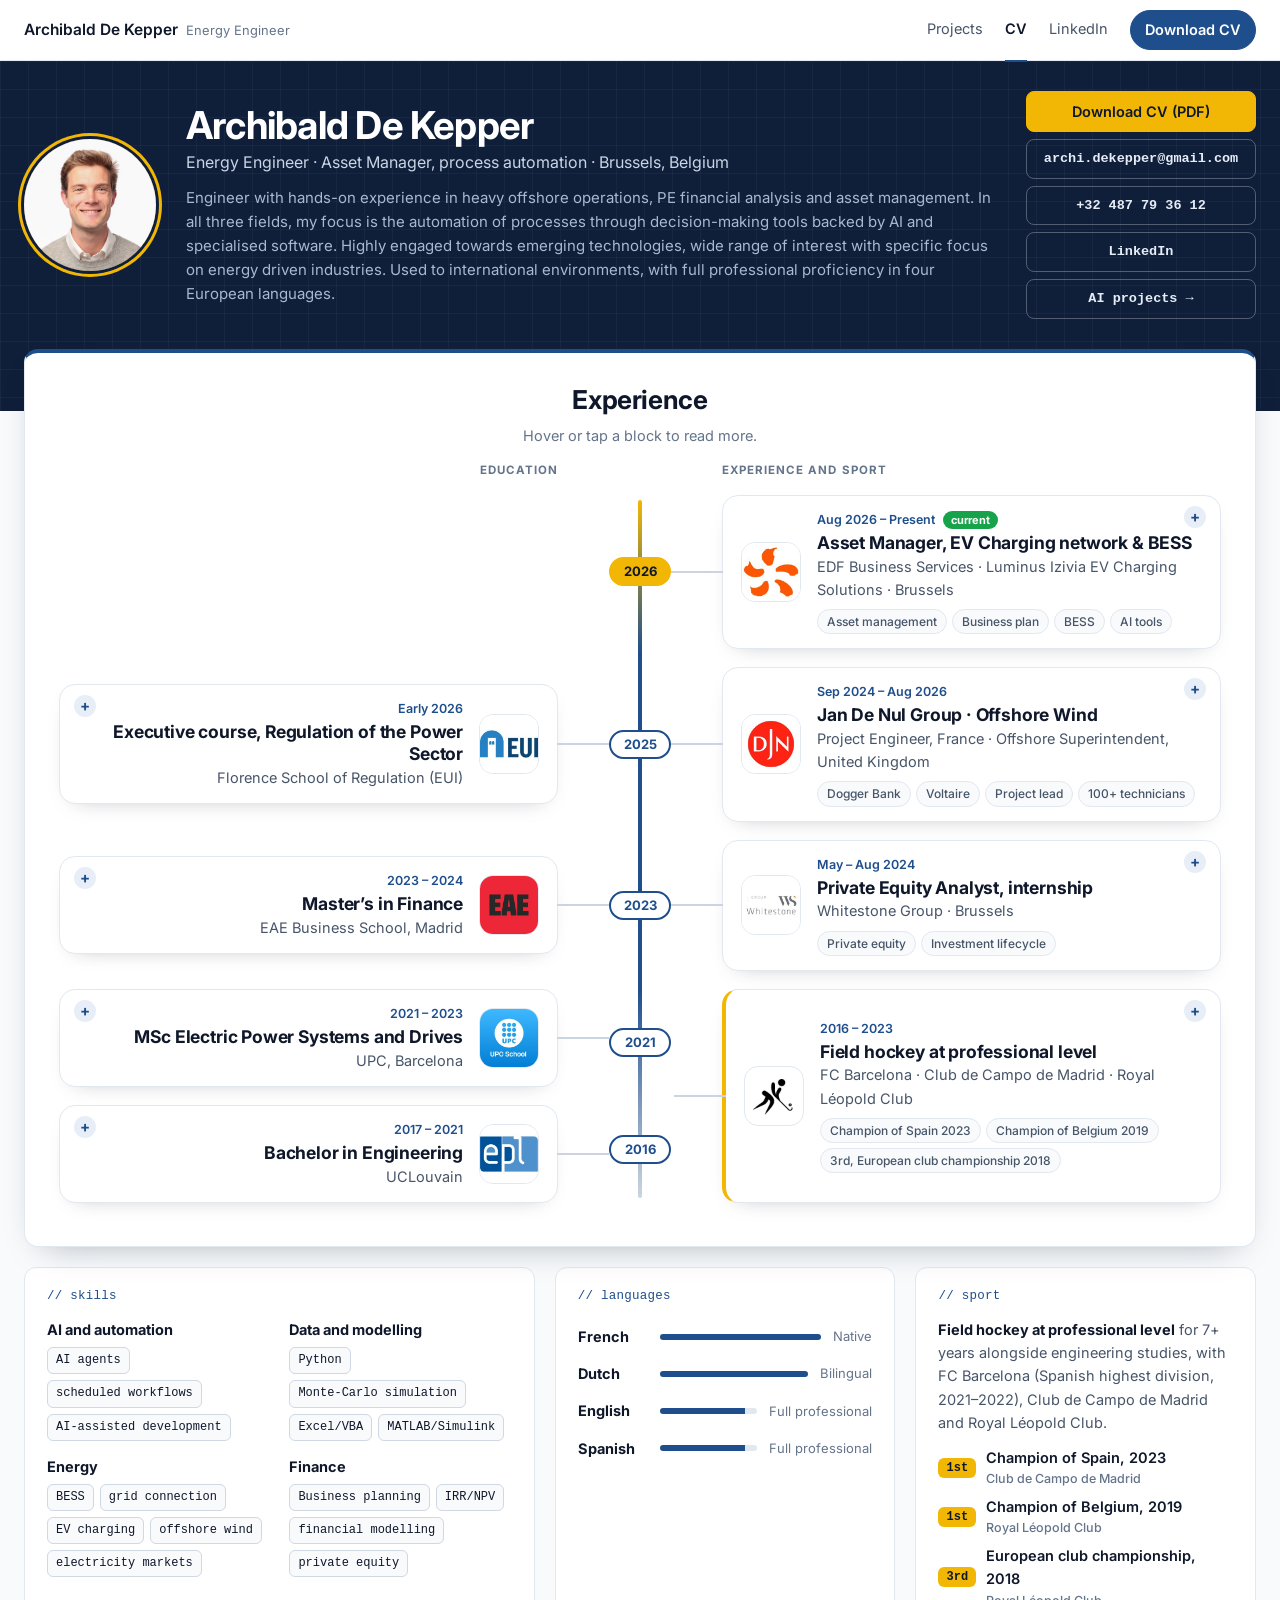
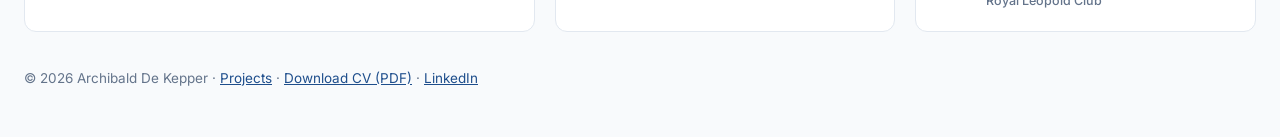
==== cv.html @ ee897dc0 "Publish portfolio site: projects, interactive CV and CV download Co-Authored-By: Claude Fable 5.2 <n" ====
<!DOCTYPE html>
<html lang="en">
<head>
<meta charset="utf-8">
<meta name="robots" content="noindex">
<meta name="viewport" content="width=device-width, initial-scale=1">
<title>Archibald De Kepper · CV</title>
<meta name="description" content="Interactive CV of Archibald De Kepper: energy engineer, asset manager, process automation.">
<link rel="stylesheet" href="style.css">
<noscript><style>.pc-more{position:static!important;opacity:1!important;visibility:visible!important}</style></noscript>
</head>
<body class="wide cv7">
<header class="top"><div class="wrap">
<a class="brand" href="index.html">Archibald De Kepper<small>Energy Engineer</small></a>
<nav class="nav"><a href="index.html">Projects</a><a class="on" href="cv.html">CV</a><a class="li" href="https://www.linkedin.com/in/archibald-de-kepper-683274234" target="_blank" rel="noopener">LinkedIn</a><a class="dl" data-cv href="Archibald_De_Kepper_CV.pdf" download>Download CV</a></nav>
</div></header>
<main>
<section class="cvhero"><div class="wrap">
  <img src="images/me.jpg" alt="Archibald De Kepper">
  <div class="cvh-t">
    
    <h1>Archibald De Kepper</h1>
    <p class="cvh-s">Energy Engineer · Asset Manager, process automation · Brussels, Belgium</p>
    <p class="cvh-p">Engineer with hands-on experience in heavy offshore operations, PE financial analysis and asset management. In all three fields, my focus is the automation of processes through decision-making tools backed by AI and specialised software. Highly engaged towards emerging technologies, wide range of interest with specific focus on energy driven industries. Used to international environments, with full professional proficiency in four European languages.</p>
  </div>
  <div class="cvh-c">
    <a class="cbtn solid" data-cv href="Archibald_De_Kepper_CV.pdf" download>Download CV (PDF)</a>
    <a class="cbtn" href="mailto:archi.dekepper@gmail.com">archi.dekepper@gmail.com</a>
    <a class="cbtn" href="tel:+32487793612">+32 487 79 36 12</a>
    <a class="cbtn" href="https://www.linkedin.com/in/archibald-de-kepper-683274234" target="_blank" rel="noopener">LinkedIn</a>
    <a class="cbtn" href="index.html">AI projects →</a>
  </div>
</div></section>
<div class="wrap">
<section class="path">
  <div class="path-head"><h2>Experience</h2><p>Hover or tap a block to read more.</p></div>
  <div class="path-cols"><span>Education</span><span></span><span>Experience and sport</span></div>
  <ol class="path-l"><li class="prow"><div class="cell l"></div><div class="spine"><span class=yr>2026</span></div><div class="cell r"><article class="pc work rich" tabindex=0 aria-label="Experience: Asset Manager, EV Charging network &amp; BESS"><img src="images/logos/edf.jpg" alt=""><div class="pc-t"><p class="pc-when">Aug 2026 – Present<em class="pc-now">current</em></p><h3>Asset Manager, EV Charging network &amp; BESS</h3><p class="pc-org">EDF Business Services · Luminus Izivia EV Charging Solutions · Brussels</p><div class=pc-tags><span>Asset management</span><span>Business plan</span><span>BESS</span><span>AI tools</span></div></div><div class="pc-more"><ul><li>Asset management of energy infrastructure in a greenfield department, which required building and implementing several asset monitoring and reporting tools.</li><li>Owner of the business plan and of the dimensioning of future sites across the country. Implemented AI-backed Monte-Carlo BESS dimensioning tool increasing project IRR up to 2.4 pts.</li><li>Coordination of 15+ site deployments in parallel: project management, from permit, grid operators, landlords, contractors, internal political challenges of large corporation and subcontractors.</li></ul><a class="d-link" href="index.html">See the AI projects →</a></div></article></div></li><li class="prow"><div class="cell l"><article class="pc edu rich" tabindex=0 aria-label="Education: Executive course, Regulation of the Power Sector"><img src="images/logos/eui.jpg" alt=""><div class="pc-t"><p class="pc-when">Early 2026</p><h3>Executive course, Regulation of the Power Sector</h3><p class="pc-org">Florence School of Regulation (EUI)</p></div><div class="pc-more"><p class="pc-lead" style="margin:0">Electricity market design, energy regulation and power system policy.</p></div></article></div><div class="spine"><span class=yr>2025</span></div><div class="cell r"><article class="pc work rich" tabindex=0 aria-label="Experience: Jan De Nul Group · Offshore Wind"><img src="images/logos/jdn.jpg" alt=""><div class="pc-t"><p class="pc-when">Sep 2024 – Aug 2026</p><h3>Jan De Nul Group · Offshore Wind</h3><p class="pc-org">Project Engineer, France · Offshore Superintendent, United Kingdom</p><div class=pc-tags><span>Dogger Bank</span><span>Voltaire</span><span>Project lead</span><span>100+ technicians</span></div></div><div class="pc-more"><h4>Project Engineer, Offshore Wind<span>Sep 2025 – Aug 2026 · France</span></h4><ul><li>Led the organisation and coordination of the Dieppe–Le Tréport offshore wind turbine installation project from its initial set-up: project structure, processes and documentation.</li><li>Performed a 6 weeks mobilization as project lead on a vessel with high risk and safety responsibilities, planning works for up to 100+ technicians working simultaneously in very time pressured and stressful conditions.</li><li>Coordinated multidisciplinary teams, technical deliverables and planning, interfaced with stakeholders and subcontractors, and supported offshore execution.</li></ul><h4>Offshore Superintendent<span>Sep 2024 – Aug 2025 · United Kingdom</span></h4><ul><li>Operational superintendent on board the installation vessel <i>Voltaire</i> (6 weeks on, 6 weeks off) on the Dogger Bank project, 120km off UK coast, world’s largest offshore wind farm. Living in harsh conditions and working under strict safety regulations.</li><li>Responsible for delivering wind turbine installations and offshore operations, with a focus on operational efficiency, safety and technical precision.</li></ul></div></article></div></li><li class="prow"><div class="cell l"><article class="pc edu rich" tabindex=0 aria-label="Education: Master’s in Finance"><img src="images/logos/eae.jpg" alt=""><div class="pc-t"><p class="pc-when">2023 – 2024</p><h3>Master’s in Finance</h3><p class="pc-org">EAE Business School, Madrid</p></div><div class="pc-more"><p class="pc-lead" style="margin:0">Courses: financial mathematics, variable and fixed income, financial products. Taught in Spanish.</p></div></article></div><div class="spine"><span class=yr>2023</span></div><div class="cell r"><article class="pc work rich" tabindex=0 aria-label="Experience: Private Equity Analyst, internship"><img src="images/logos/whitestone.jpg" alt=""><div class="pc-t"><p class="pc-when">May – Aug 2024</p><h3>Private Equity Analyst, internship</h3><p class="pc-org">Whitestone Group · Brussels</p><div class=pc-tags><span>Private equity</span><span>Investment lifecycle</span></div></div><div class="pc-more"><ul><li>Operated in a small, entrepreneurial investment team, working closely with senior management and gaining direct exposure to the full investment lifecycle and strategic decision-making.</li></ul></div></article></div></li><li class="prow tall"><div class="cell l"><article class="pc edu rich" tabindex=0 aria-label="Education: MSc Electric Power Systems and Drives"><img src="images/logos/upc.jpg" alt=""><div class="pc-t"><p class="pc-when">2021 – 2023</p><h3>MSc Electric Power Systems and Drives</h3><p class="pc-org">UPC, Barcelona</p></div><div class="pc-more"><p class="pc-lead" style="margin:0">Courses: energy markets, power systems, grid integration, energy efficiency. Thesis 18/20: MATLAB model of flywheel storage for households.</p></div></article><article class="pc edu rich" tabindex=0 aria-label="Education: Bachelor in Engineering"><img src="images/logos/epl.jpg" alt=""><div class="pc-t"><p class="pc-when">2017 – 2021</p><h3>Bachelor in Engineering</h3><p class="pc-org">UCLouvain</p></div><div class="pc-more"><p class="pc-lead" style="margin:0">Major electronics, minor mechanics. Courses: electromechanical converters, electrical circuits, thermodynamics, numerical methods.</p></div></article></div><div class="spine"><span class=yr>2021</span><span class=yr>2016</span></div><div class="cell r"><article class="pc sport rich" tabindex=0 aria-label="Sport: Field hockey at professional level"><img src="images/logos/hockey.jpg" alt=""><div class="pc-t"><p class="pc-when">2016 – 2023</p><h3>Field hockey at professional level</h3><p class="pc-org">FC Barcelona · Club de Campo de Madrid · Royal Léopold Club</p><div class=pc-tags><span>Champion of Spain 2023</span><span>Champion of Belgium 2019</span><span>3rd, European club championship 2018</span></div></div><div class="pc-more"><p class="pc-lead">Field hockey at professional level for 7+ years alongside engineering studies.</p><div class="club"><img src="images/logos/fcb.jpg" alt=""><div><b>FC Barcelona</b><span>Spanish highest division (División de Honor), 2021–2022</span></div></div><div class="club"><img src="images/logos/ccvm.jpg" alt=""><div><b>Club de Campo de Madrid</b><span>Champion of Spain, 2023</span></div></div><div class="club"><img src="images/logos/rlc.jpg" alt=""><div><b>Royal Léopold Club (RLC)</b><span>Champion of Belgium, 2019 · 3rd place, European club championship, 2018</span></div></div></div></article></div></li></ol>
</section>
<section class="cvgrid">
  <div class="g-card"><p class="mono">// skills</p><div class="sk7"><div><b>AI and automation</b><span>AI agents</span><span>scheduled workflows</span><span>AI-assisted development</span></div><div><b>Data and modelling</b><span>Python</span><span>Monte-Carlo simulation</span><span>Excel/VBA</span><span>MATLAB/Simulink</span></div><div><b>Energy</b><span>BESS</span><span>grid connection</span><span>EV charging</span><span>offshore wind</span><span>electricity markets</span></div><div><b>Finance</b><span>Business planning</span><span>IRR/NPV</span><span>financial modelling</span><span>private equity</span></div></div></div>
  <div class="g-card"><p class="mono">// languages</p><div class="lg"><b>French</b><i style="--w:100%"></i><span>Native</span></div><div class="lg"><b>Dutch</b><i style="--w:100%"></i><span>Bilingual</span></div><div class="lg"><b>English</b><i style="--w:88%"></i><span>Full professional</span></div><div class="lg"><b>Spanish</b><i style="--w:88%"></i><span>Full professional</span></div></div>
  <div class="g-card"><p class="mono">// sport</p><p class="g-p"><b>Field hockey at professional level</b> for 7+ years alongside engineering studies, with FC Barcelona (Spanish highest division, 2021–2022), Club de Campo de Madrid and Royal Léopold Club.</p>
    <ol class="podium"><li><b>1st</b><span>Champion of Spain, 2023<small>Club de Campo de Madrid</small></span></li><li><b>1st</b><span>Champion of Belgium, 2019<small>Royal Léopold Club</small></span></li><li><b>3rd</b><span>European club championship, 2018<small>Royal Léopold Club</small></span></li></ol></div>
</section>
</div>
</main>
<footer><div class="wrap">© 2026 Archibald De Kepper · <a href="index.html">Projects</a> · <a data-cv href="Archibald_De_Kepper_CV.pdf" download>Download CV (PDF)</a> · <a href="https://www.linkedin.com/in/archibald-de-kepper-683274234" target="_blank" rel="noopener">LinkedIn</a></div></footer>
<script>
{
  const cards = [...document.querySelectorAll('.pc.rich')];
  cards.forEach((c) => {
    c.addEventListener('click', (e) => { if (e.target.closest('a')) return; const was = c.classList.contains('open'); cards.forEach((x) => x.classList.remove('open')); if (!was) c.classList.add('open'); });
    c.addEventListener('keydown', (e) => { if (e.key === 'Enter' || e.key === ' ') { e.preventDefault(); c.click(); } if (e.key === 'Escape') c.classList.remove('open'); });
  });
  document.addEventListener('click', (e) => { if (!e.target.closest('.pc.rich')) cards.forEach((x) => x.classList.remove('open')); });
}
{
  const file = 'Archibald_De_Kepper_CV.pdf';
  const links = document.querySelectorAll('a[data-cv]');
  if (window.claude && typeof window.claude.use === 'function') {
    window.claude.use('downloads').then(async (dl) => {
      if (!dl) return;
      let blob = null;
      try { const r = await fetch(file); if (r.ok) blob = await r.blob(); } catch (e) {}
      if (!blob) return;
      links.forEach((a) => a.addEventListener('click', (e) => { e.preventDefault(); dl.save({ filename: file, data: blob }).catch(() => {}); }));
    }).catch(() => {});
  }
}
</script>
</body>
</html>
---- style.css ----
/* VOICE: sober, consulting-grade engineering portfolio
   IDEA: a technical project dossier: summary first, appendices on demand
   PICTURE: one data visual per project
   COLOUR and TYPE: white, slate ink, one deep blue accent, amber for energy highlights; Inter
   LAYOUT: compact header, project index, three project sections, plain CV sheet */
@import url('https://fonts.googleapis.com/css2?family=Inter:wght@400;500;600;700&display=swap');
:root{--ink:#0f172a;--ink-2:#475569;--ink-3:#64748b;--line:#e2e8f0;--bg:#ffffff;--bg-2:#f8fafc;--accent:#1e4e8c;--accent-2:#e8eef7;--amber:#f2b705;--max:1080px}
*{box-sizing:border-box;min-width:0}
html{scroll-behavior:smooth;scroll-padding-top:76px}
body{margin:0;font:16.5px/1.6 Inter,-apple-system,BlinkMacSystemFont,"Segoe UI",Roboto,Arial,sans-serif;color:var(--ink);background:var(--bg);-webkit-font-smoothing:antialiased;overflow-x:clip}
a{color:var(--accent)}
.wrap{max-width:var(--max);margin:0 auto;padding:0 28px}
svg{max-width:100%}

/* header */
.top{position:sticky;top:0;z-index:20;background:rgba(255,255,255,.94);backdrop-filter:blur(8px);border-bottom:1px solid var(--line)}
.top .wrap{display:flex;align-items:center;justify-content:space-between;height:60px;gap:16px}
.brand{font-weight:600;text-decoration:none;color:var(--ink);font-size:15.5px;white-space:nowrap}
.brand small{color:var(--ink-3);font-weight:400;margin-left:8px}
.nav{display:flex;gap:22px;font-size:14.5px}
.nav a{color:var(--ink-2);text-decoration:none;padding:19px 0;border-bottom:2px solid transparent}
.nav a:hover{color:var(--ink)}
.nav a.on{color:var(--ink);border-bottom-color:var(--accent);font-weight:600}

/* intro */
.intro{padding:56px 0 36px;border-bottom:1px solid var(--line)}
.who{display:flex;align-items:center;gap:14px;margin-bottom:22px}
.who img{width:64px;height:64px;border-radius:50%;object-fit:cover;flex:none}
.who b{display:block;font-size:16px}
.who span{color:var(--ink-3);font-size:14.5px}
h1{font-size:clamp(30px,4.2vw,44px);line-height:1.1;letter-spacing:-.02em;margin:0 0 14px;font-weight:700;text-wrap:balance;max-width:22ch}
.lead{font-size:18px;color:var(--ink-2);margin:0;max-width:68ch}

/* project index */
.index{display:grid;grid-template-columns:repeat(3,minmax(0,1fr));border-bottom:1px solid var(--line)}
.index a{display:block;padding:22px 24px 22px 0;text-decoration:none;color:var(--ink)}
.index a+a{padding-left:24px;border-left:1px solid var(--line)}
.index small{display:block;color:var(--ink-3);font-size:13px;margin-bottom:4px}
.index b{display:block;font-size:15.5px;line-height:1.35;margin-bottom:4px}
.index span{font-size:14px;color:var(--ink-2)}
.index a:hover b{color:var(--accent)}

/* project */
.project{padding:56px 0 48px;border-bottom:1px solid var(--line)}
.p-label{font-size:13px;color:var(--accent);font-weight:600;margin:0 0 6px}
.project h2{font-size:clamp(24px,3vw,32px);line-height:1.15;letter-spacing:-.015em;margin:0 0 10px;text-wrap:balance}
.project .what{margin:0;color:var(--ink-2);font-size:17.5px;max-width:72ch}
.visual{margin:28px 0 12px}
.visual svg{width:100%;height:auto;display:block;border:1px solid var(--line);border-radius:6px}
.visual figcaption{font-size:13px;color:var(--ink-3);margin-top:8px}
.kpis{display:grid;grid-template-columns:repeat(3,minmax(0,1fr));border-top:1px solid var(--line);border-bottom:1px solid var(--line);margin:22px 0 26px}
.kpi{padding:16px 20px 16px 0}
.kpi+.kpi{padding-left:20px;border-left:1px solid var(--line)}
.kpi b{display:block;font-size:21px;letter-spacing:-.01em;line-height:1.25}
.kpi span{font-size:13.5px;color:var(--ink-2)}
.stack-note{font-size:14px;color:var(--ink-2);margin:0 0 6px}
.stack-note b{color:var(--ink)}

/* appendices */
.appx-title{font-size:13px;font-weight:600;color:var(--ink-3);margin:0 0 4px}
details.more{border-top:1px solid var(--line)}
details.more:last-of-type{border-bottom:1px solid var(--line)}
details.more>summary{list-style:none;cursor:pointer;padding:15px 0;display:flex;align-items:baseline;gap:14px}
details.more>summary::-webkit-details-marker{display:none}
details.more>summary .t{font-weight:600;font-size:16px}
details.more>summary .s{color:var(--ink-3);font-size:14px}
details.more>summary::after{content:"+";margin-left:auto;font-size:20px;color:var(--accent);line-height:1;flex:none}
details.more[open]>summary::after{content:"−"}
details.more>summary:hover .t{color:var(--accent)}
details.more>summary:focus-visible{outline:2px solid var(--accent);outline-offset:2px}
.body{padding:4px 0 26px;max-width:1000px}
.body p{margin:0 0 12px}
.body h4{margin:22px 0 8px;font-size:15px}
.body ul,.body ol{margin:0 0 12px;padding-left:20px}
.body li{margin-bottom:6px}
.body svg{width:100%;height:auto;display:block;margin:12px 0 6px;border:1px solid var(--line);border-radius:6px}
.cap{font-size:13px;color:var(--ink-3);margin:0 0 14px}
.formula{font-family:"SFMono-Regular",Menlo,Consolas,monospace;background:var(--bg-2);border:1px solid var(--line);border-left:3px solid var(--accent);border-radius:4px;padding:12px 16px;margin:10px 0 14px;font-size:14.5px;line-height:1.75;overflow-x:auto;color:var(--ink)}
.formula em{color:var(--accent);font-style:normal;font-weight:600}
.formula .c{color:var(--ink-3)}
.two{display:grid;grid-template-columns:repeat(2,minmax(0,1fr));gap:14px}
.box{border:1px solid var(--line);border-radius:6px;padding:13px 15px;font-size:15px;background:#fff}
.box b{display:block;font-size:14px;color:var(--ink);margin-bottom:3px}

/* flow diagram */
.flow{display:flex;align-items:stretch;margin:10px 0 8px}
.flow .node{flex:1;border:1px solid var(--line);border-radius:6px;padding:11px 12px;font-size:13.5px;line-height:1.45;background:#fff;color:var(--ink-2)}
.flow .node b{display:block;font-size:14px;color:var(--ink);margin-bottom:3px}
.flow .node.src{border-top:3px solid #94a3b8}
.flow .node.ai{border-top:3px solid var(--accent)}
.flow .node.out{border-top:3px solid var(--amber)}
.flow .ar{flex:none;width:24px;display:grid;place-items:center;color:var(--ink-3)}
.flow .ar::before{content:"→"}
.legend{display:flex;flex-wrap:wrap;gap:16px;font-size:12.5px;color:var(--ink-3);margin:6px 0 4px}
.legend span::before{content:"";display:inline-block;width:14px;height:3px;margin-right:6px;vertical-align:3px;background:var(--c)}

.takeaway{margin:22px 0 0;padding:2px 0 2px 16px;border-left:3px solid var(--amber);color:var(--ink-2);font-size:15.5px}
.takeaway b{color:var(--ink)}

/* CV sheet */
.sheet{max-width:820px;padding:48px 0 32px}
.sheet h1{font-size:32px;margin:0 0 4px;max-width:none}
.sheet .role{color:var(--ink-2);margin:0 0 6px}
.sheet .contact{font-size:14.5px;color:var(--ink-3);margin:0 0 28px}
.sheet h2{font-size:13px;font-weight:600;color:var(--accent);border-bottom:1px solid var(--line);padding-bottom:6px;margin:30px 0 14px}
.entry{display:grid;grid-template-columns:150px minmax(0,1fr);gap:4px 20px;margin-bottom:16px}
.entry .when{font-size:14px;color:var(--ink-3);padding-top:1px}
.entry h3{font-size:16px;margin:0;line-height:1.35}
.entry .org{font-size:14.5px;color:var(--ink-2)}
.entry ul{margin:6px 0 0;padding-left:18px;font-size:15px}
.entry li{margin-bottom:3px}
.entry p{margin:4px 0 0;font-size:15px}
.cv-actions{display:flex;gap:16px;font-size:14.5px;margin-bottom:8px}

footer{padding:28px 0 48px;color:var(--ink-3);font-size:13.5px}

@media(max-width:760px){
  body{font-size:16px}
  .wrap{padding:0 18px}
  .brand small{display:none}
  .intro{padding:36px 0 26px}
  .index,.kpis,.two{grid-template-columns:minmax(0,1fr)}
  .index a,.index a+a{padding:16px 0;border-left:0;border-top:1px solid var(--line)}
  .kpi,.kpi+.kpi{padding:12px 0;border-left:0}
  .kpi+.kpi{border-top:1px solid var(--line)}
  .flow{flex-direction:column}
  .flow .ar{width:auto;height:20px}
  .flow .ar::before{content:"↓"}
  .project{padding:40px 0 36px}
  details.more>summary{flex-wrap:wrap;gap:2px 10px}
  details.more>summary .s{order:3;width:100%}
  .entry{grid-template-columns:minmax(0,1fr)}
}
@media print{.top,.cv-actions,footer{display:none}body{font-size:12.5px}.sheet{padding:0}}
@media(prefers-reduced-motion:reduce){html{scroll-behavior:auto}}

/* ===== v3: hero band, project cards, LinkedIn-style CV ===== */
.band-hero{background:#0f1f3a;color:#fff;padding:52px 0 96px}
.band-hero .who img{box-shadow:0 0 0 3px rgba(255,255,255,.18)}
.band-hero .who b{color:#fff}.band-hero .who span{color:#a9b8cf}
.band-hero h1{color:#fff}
.band-hero .lead{color:#c9d4e4}
.band-hero .facts{display:flex;flex-wrap:wrap;gap:28px;margin-top:26px;font-size:14px;color:#a9b8cf}
.band-hero .facts b{display:block;color:#fff;font-size:20px;font-weight:600}
.cards{display:grid;grid-template-columns:repeat(3,minmax(0,1fr));gap:16px;margin-top:-64px;position:relative}
.cards a{display:block;background:#fff;border:1px solid var(--line);border-top:3px solid var(--accent);border-radius:8px;padding:20px 20px 18px;text-decoration:none;color:var(--ink);box-shadow:0 10px 30px -18px rgba(15,23,42,.35);transition:transform .15s,box-shadow .15s}
.cards a:hover{transform:translateY(-2px);box-shadow:0 16px 34px -18px rgba(15,23,42,.45)}
.cards small{display:block;color:var(--accent);font-size:12.5px;font-weight:600;margin-bottom:6px}
.cards b{display:block;font-size:16px;line-height:1.35;margin-bottom:6px}
.cards span{font-size:14px;color:var(--ink-2)}
.cards em{display:block;font-style:normal;font-size:13px;color:var(--accent);margin-top:12px;font-weight:600}
.pband{padding:64px 0}
.pband.alt{background:var(--bg-2);border-top:1px solid var(--line);border-bottom:1px solid var(--line)}
.pband .project{padding:0;border:0}
.p-head{display:grid;grid-template-columns:minmax(0,1fr);gap:4px;margin-bottom:24px}
.cap3{display:grid;grid-template-columns:repeat(3,minmax(0,1fr));gap:16px;margin:24px 0 8px}
.cap3 div{background:#fff;border:1px solid var(--line);border-radius:8px;padding:16px 18px;font-size:15px;color:var(--ink-2)}
.cap3 b{display:block;color:var(--ink);font-size:13px;font-weight:600;margin-bottom:6px;padding-bottom:6px;border-bottom:2px solid var(--accent);width:max-content}
.pband .visual svg{box-shadow:0 12px 32px -22px rgba(15,23,42,.4)}
.pband.alt details.more>summary,.pband.alt .body{background:transparent}
.pband .kpis{background:#fff;border:1px solid var(--line);border-radius:8px;padding:0 20px}
.pband .kpi:first-child{padding-left:0}

/* LinkedIn-style CV */
.cvwrap{display:grid;grid-template-columns:minmax(0,1fr) 300px;gap:20px;padding:28px 0 20px;align-items:start}
.card{background:#fff;border:1px solid var(--line);border-radius:10px;padding:22px 24px;margin-bottom:16px}
.card h2{font-size:19px;margin:0 0 14px;font-weight:600}
.profile{padding:0;overflow:hidden}
.cover{height:120px;background:linear-gradient(120deg,#0f1f3a 0%,#1e4e8c 60%,#2f6fb8 100%)}
.pmain{padding:0 24px 22px}
.pmain img.ph{width:132px;height:132px;border-radius:50%;object-fit:cover;border:4px solid #fff;margin-top:-66px;display:block;background:#fff}
.pmain h1{font-size:26px;margin:12px 0 2px;max-width:none}
.pmain .hl{font-size:16px;color:var(--ink);margin:0 0 4px}
.pmain .loc{font-size:14px;color:var(--ink-3);margin:0 0 14px}
.pbtns{display:flex;flex-wrap:wrap;gap:8px}
.pbtn{display:inline-block;padding:7px 16px;border-radius:999px;font-size:14.5px;font-weight:600;text-decoration:none;border:1px solid var(--accent);color:var(--accent)}
.pbtn.solid{background:var(--accent);color:#fff}
.org-row{display:grid;grid-template-columns:52px minmax(0,1fr);gap:14px;padding:14px 0;border-top:1px solid var(--line)}
.card h2+.org-row{border-top:0;padding-top:0}
.logo{width:52px;height:52px;border-radius:6px;display:grid;place-items:center;font-weight:700;font-size:14px;color:#fff;letter-spacing:.02em;position:relative;overflow:hidden}
.logo img{position:absolute;inset:0;width:100%;height:100%;object-fit:contain;background:#fff}
.org-row h3{margin:0;font-size:16px;line-height:1.35}
.org-row .sub{font-size:14.5px;color:var(--ink)}
.org-row .meta{font-size:14px;color:var(--ink-3)}
.org-row p{margin:8px 0 0;font-size:15px;color:var(--ink-2)}
.org-row ul{margin:8px 0 0;padding-left:18px;font-size:15px;color:var(--ink-2)}
.roles{margin-top:4px}
.role{position:relative;padding:10px 0 4px 20px}
.role::before{content:"";position:absolute;left:4px;top:18px;bottom:-6px;width:2px;background:var(--line)}
.role:last-child::before{display:none}
.role::after{content:"";position:absolute;left:0;top:14px;width:10px;height:10px;border-radius:50%;background:#cbd5e1}
.side h3{font-size:14.5px;margin:0 0 2px}
.side p{margin:0 0 12px;font-size:14.5px;color:var(--ink-2)}
.side a{word-break:break-all}
.pill-list{display:flex;flex-wrap:wrap;gap:6px;margin:4px 0 12px}
.pill-list span{font-size:13.5px;padding:4px 10px;border-radius:999px;background:var(--accent-2);color:var(--ink)}
.lang{display:flex;justify-content:space-between;gap:10px;font-size:14.5px;padding:6px 0;border-top:1px solid var(--line)}
.lang:first-of-type{border-top:0}
.lang span{color:var(--ink-3);text-align:right}

@media(max-width:860px){
  .cards,.cap3,.cvwrap{grid-template-columns:minmax(0,1fr)}
  .cards{margin-top:-48px}
  .band-hero{padding:36px 0 76px}
  .pband{padding:44px 0}
  .pband .kpis{padding:0 16px}
}
@media print{.cover,.pbtns{display:none}.pmain img.ph{margin-top:0}.card{border:0;padding:0 0 8px}.cvwrap{grid-template-columns:minmax(0,1fr) 220px}}
/* model structure */
.model{display:grid;grid-template-columns:minmax(0,1fr) 28px minmax(0,1.15fr) 28px minmax(0,1fr) 28px minmax(0,.8fr);align-items:stretch;margin:22px 0 10px}
.model .col{background:#fff;border:1px solid var(--line);border-radius:8px;padding:14px 16px}
.model .col h4{margin:0 0 8px;font-size:12.5px;font-weight:600;color:var(--ink-3)}
.model .col ul{margin:0;padding:0;list-style:none;font-size:14px}
.model .col li{padding:5px 0;border-top:1px solid var(--line)}
.model .col li:first-child{border-top:0}
.model .col.in{border-top:3px solid #94a3b8}
.model .col.eng{border-top:3px solid var(--accent);background:var(--accent-2)}
.model .col.eng li{border-color:#d3deee}
.model .col.out{border-top:3px solid var(--amber)}
.model .col.bp{border-top:3px solid var(--ink);background:var(--ink);color:#fff}
.model .col.bp h4{color:#a9b8cf}
.model .col.bp b{display:block;font-size:22px;margin-top:4px}
.model .col.bp p{margin:6px 0 0;font-size:13.5px;color:#c9d4e4}
.model .arr{display:grid;place-items:center;color:var(--ink-3);font-size:18px}
.model .arr::before{content:"→"}
.model .eng .mc{margin-top:10px;font-size:12.5px;color:var(--accent);font-weight:600}
.confid{margin-top:18px;font-size:13px;color:#e7c55a;letter-spacing:.01em}
@media(max-width:860px){.model{grid-template-columns:minmax(0,1fr)}.model .arr{height:26px}.model .arr::before{content:"↓"}}
.model+.stack-note{margin-top:14px}
.blocks{margin:24px 0 10px}
.blocks .scroller{overflow-x:auto;border:1px solid var(--line);border-radius:6px;background:#fff}
.blocks svg{display:block;width:100%;min-width:var(--minw,980px);height:auto}
.blocks figcaption{font-size:13px;color:var(--ink-3);margin-top:8px}
/* CV download */
.nav{align-items:center}
.nav a.dl{padding:7px 14px;border:1px solid var(--accent);border-radius:999px;color:#fff;background:var(--accent);font-weight:600;white-space:nowrap}
.nav a.dl:hover{color:#fff;opacity:.9}
.brand{overflow:hidden;text-overflow:ellipsis}
@media(max-width:760px){.top .wrap{gap:10px}.brand{font-size:14.5px}.nav{gap:12px;font-size:14px}.nav a.li{display:none}.nav a.dl{padding:6px 10px;font-size:0}.nav a.dl::after{content:"CV (PDF)";font-size:12.5px}}
@media(max-width:380px){.brand{font-size:13.5px}.nav{gap:9px}.nav a.dl{padding:6px 8px}}
/* what went wrong / what I changed */
.ww{display:grid;grid-template-columns:repeat(2,minmax(0,1fr));border:1px solid var(--line);border-radius:6px;overflow:hidden;margin-bottom:10px;font-size:15px;background:#fff}
.ww>div{padding:12px 15px}
.ww>div+div{border-left:1px solid var(--line);background:#f4f9f6}
.ww b{display:block;font-size:12.5px;font-weight:600;margin-bottom:3px}
.ww>div:first-child b{color:#b42318}
.ww>div+div b{color:#0f7a5c}
.confid{color:#c9d4e4;max-width:78ch}
@media(max-width:760px){.ww{grid-template-columns:minmax(0,1fr)}.ww>div+div{border-left:0;border-top:1px solid var(--line)}}

/* ===== v6: wide desktop layout, project blocks, click-to-open panels ===== */
[hidden]{display:none!important}
body.wide{--max:1400px}
body.wide .wrap{padding:0 36px}
.hero6{background:#0f1f3a;color:#fff;padding:20px 0 80px}
.hero6 .wrap{display:flex;gap:22px;align-items:center}
.hero6 img{width:76px;height:76px;border-radius:50%;object-fit:cover;flex:none;box-shadow:0 0 0 3px rgba(255,255,255,.18)}
.hero6 .eyebrow{font-size:14px;color:#a9b8cf;margin:0 0 4px}
.hero6 .eyebrow b{color:#fff;font-weight:600}
.hero6 h1{color:#fff;font-size:clamp(26px,2.5vw,36px);margin:0 0 6px;max-width:none}
.hero6 .lead{color:#c9d4e4;font-size:16.5px;margin:0;max-width:none}
.hero6 .confid{margin:8px 0 0;font-size:12.5px;color:#8fa1bd;max-width:none}

.pgrid{display:grid;grid-template-columns:repeat(3,minmax(0,1fr));column-gap:20px;row-gap:0;margin-top:-62px;position:relative;align-items:stretch}
.pcard{display:flex;flex-direction:column;position:relative;background:#fff;border:1px solid var(--line);border-top:4px solid var(--accent);border-radius:12px;padding:18px 20px 18px;box-shadow:0 14px 34px -20px rgba(15,23,42,.4);cursor:pointer;transition:transform .15s,box-shadow .15s}
.pcard:hover{transform:translateY(-3px);box-shadow:0 22px 42px -22px rgba(15,23,42,.5)}
.pcard.on{transform:none;box-shadow:0 0 0 2px var(--accent),0 22px 42px -22px rgba(15,23,42,.5)}
.pcard>header small{display:block;color:var(--accent);font-size:12.5px;font-weight:600;margin-bottom:3px}
.pcard h2{font-size:19px;line-height:1.25;margin:0 0 4px;letter-spacing:-.01em}
.pcard .desc{margin:0 0 11px;color:var(--ink-2);font-size:14.5px;line-height:1.45;min-height:2.9em}

.smap{display:grid;grid-template-columns:minmax(0,1fr);flex:1;align-content:start}
.sm-l{display:block;font-size:10.5px;font-weight:700;letter-spacing:.08em;text-transform:uppercase;color:var(--ink-3);margin-bottom:6px}
.smap ul{list-style:none;margin:0;padding:0;display:flex;flex-wrap:wrap;gap:6px}
.smap ul li{font-size:12.5px;font-weight:600;line-height:1.3;color:var(--ink);border-radius:6px;padding:3px 8px}
.sm-in li{background:var(--bg-2);border:1px solid #d5dce6;border-left:3px solid #94a3b8}
.sm-out li{background:#fdf6e0;border:1px solid #f0d98c}
.sm-ar{height:20px;display:grid;place-items:center;color:#64748b;font-size:15px;line-height:1}
.sm-ar::before{content:"↓"}
.sm-tool{background:var(--accent);border-radius:12px;padding:10px;color:#fff}
.sm-tool>b{display:block;text-align:center;font-size:13px;font-weight:700;margin:0 0 8px}
.sm-tool ol{list-style:none;margin:0;padding:0;display:grid;gap:5px}
.sm-tool li{display:flex;gap:10px;align-items:center;background:#f8fafc;border-radius:8px;padding:5px 10px;color:var(--ink)}
.sm-tool i{flex:none;width:24px;height:24px;border-radius:50%;background:var(--amber);font-style:normal;font-weight:700;font-size:12.5px;display:grid;place-items:center}
.sm-tool li b{display:block;font-size:13.5px;line-height:1.25}
.sm-tool li span{display:block;font-size:11.5px;line-height:1.3;color:var(--ink-3)}
.sm-hi{background:var(--amber);border-radius:8px;padding:7px 12px;display:flex;align-items:baseline;justify-content:space-between;gap:10px;margin-bottom:6px;color:var(--ink)}
.sm-hi small{font-size:12.5px;font-weight:600}
.sm-hi b{font-size:18px;letter-spacing:-.01em;white-space:nowrap}
.sm-bar{display:block;margin-top:8px;background:var(--ink);color:#fff;border-radius:8px;padding:7px 12px;font-size:12.5px;font-weight:600;text-align:center}
.sm-bar::before{content:"→ "}
.pcard .open{margin-top:12px;display:flex;justify-content:space-between;align-items:center;gap:10px;width:100%;border:1px solid var(--accent);background:#fff;color:var(--accent);font:600 14px/1.2 Inter,Arial,sans-serif;border-radius:999px;padding:10px 16px;cursor:pointer;transition:background .15s,color .15s}
.pcard:hover .open,.pcard.on .open{background:var(--accent);color:#fff}
.pcard .open:focus-visible,.pill:focus-visible,.panel button:focus-visible{outline:2px solid var(--accent);outline-offset:2px}
.pcard .open .ic{width:9px;height:9px;border-right:2px solid currentColor;border-bottom:2px solid currentColor;transform:rotate(45deg) translate(-2px,-2px);transition:transform .2s;flex:none}
.pcard.on .open .ic{transform:rotate(225deg) translate(-2px,-2px)}
@media(min-width:1024px){
  .pcard{display:grid;grid-template-rows:subgrid;grid-row:span 4;row-gap:0}
  .smap{display:contents}
}
@media(min-width:760px) and (max-width:1023px){
  .smap{grid-template-columns:minmax(0,1fr) 34px minmax(0,1.3fr) 34px minmax(0,1fr);align-items:center}
  .sm-ar{height:auto}.sm-ar::before{content:"→"}
  .smap ul{flex-direction:column}
}
@media(max-width:1023px){.pcard{margin-bottom:16px}.pcard .desc{min-height:0}}
.hint{margin:16px 0 0;font-size:14px;color:var(--ink-3);text-align:center}

.panel{grid-column:1/-1;margin-top:22px;background:#fff;border:1px solid var(--line);border-top:4px solid var(--accent);border-radius:12px;padding:24px 32px 28px;box-shadow:0 14px 34px -24px rgba(15,23,42,.35);scroll-margin-top:74px}
.panel-head{display:flex;justify-content:space-between;align-items:flex-start;gap:20px;margin-bottom:8px}
.panel-head small{color:var(--accent);font-weight:600;font-size:13px}
.panel-head h3{font-size:26px;letter-spacing:-.015em;margin:1px 0 0;line-height:1.2}
.switch{display:flex;gap:8px;flex:none}
.switch button{border:1px solid #cfd8e3;background:#fff;border-radius:999px;padding:7px 14px;font:500 13.5px/1.2 Inter,Arial,sans-serif;color:var(--ink-2);cursor:pointer;white-space:nowrap}
.switch button:hover{border-color:var(--accent);color:var(--accent)}
.switch .close::after{content:" ×"}
.panel .what{color:var(--ink-2);font-size:16.5px;max-width:112ch;margin:0 0 20px}
.panel-grid{display:grid;grid-template-columns:minmax(0,5fr) minmax(0,8fr);gap:36px;align-items:start}
.cai{padding-bottom:13px;margin-bottom:13px;border-bottom:1px solid var(--line);font-size:15px;line-height:1.55;color:var(--ink-2)}
.impact{margin-top:20px;background:var(--accent-2);border-left:4px solid var(--accent);border-radius:8px;padding:13px 20px 14px;font-size:15.5px;line-height:1.55;color:var(--ink-2)}
.impact b{display:block;color:var(--accent);font-size:12px;letter-spacing:.07em;text-transform:uppercase;margin-bottom:3px}
.impact p{margin:0;max-width:125ch}
.cai b{display:block;color:var(--accent);font-size:12px;letter-spacing:.07em;text-transform:uppercase;margin-bottom:4px}
.cai p{margin:0}
.pt .stack-note{margin:0;font-size:13.5px}
.pv{margin:0}
.pv-l{font-size:12px;font-weight:700;letter-spacing:.07em;text-transform:uppercase;color:var(--ink-3);margin-bottom:8px}
.pv svg{display:block;width:100%;height:auto;border:1px solid var(--line);border-radius:8px;background:#fff}
.pv figcaption{font-size:13px;color:var(--ink-3);margin-top:8px}
.more6{margin-top:22px;padding-top:16px;border-top:1px solid var(--line)}
.more6 .appx-title{margin:0 0 10px;font-size:12px;letter-spacing:.07em;text-transform:uppercase}
.pills{display:flex;flex-wrap:wrap;gap:8px}
.pill{border:1px solid #cfd8e3;background:#fff;color:var(--ink);font:500 14px/1.2 Inter,Arial,sans-serif;border-radius:999px;padding:8px 14px;cursor:pointer}
.pill::before{content:"+ ";color:var(--accent);font-weight:700}
.pill:hover{border-color:var(--accent);color:var(--accent)}
.pill[aria-expanded=true]{background:var(--accent);border-color:var(--accent);color:#fff}
.pill[aria-expanded=true]::before{content:"− ";color:#fff}
.topic{margin-top:16px;max-width:940px;background:var(--bg-2);border:1px solid var(--line);border-radius:10px;padding:20px 26px 10px}
.topic h4.tt{margin:0 0 12px;font-size:17px;line-height:1.3}
.topic h4.tt span{font-weight:400;color:var(--ink-3);font-size:14px;margin-left:10px}
.topic .body{padding:0 0 10px;max-width:none;font-size:15.5px}
.topic .blocks{margin:8px 0 10px}
.topic .blocks svg{min-width:0}
.topic .ww:last-child{margin-bottom:6px}
@media(max-width:1023px){
  body.wide .wrap{padding:0 20px}
  .pgrid{grid-template-columns:minmax(0,1fr)}
  .panel{padding:20px 20px 22px;margin-top:0;margin-bottom:16px}
  .panel-grid{grid-template-columns:minmax(0,1fr);gap:22px}
  .panel-head{flex-direction:column;gap:10px}
}
@media(max-width:640px){
  .hero6 .wrap{align-items:flex-start;gap:14px}
  .hero6 img{width:52px;height:52px}
  .hero6 .lead{font-size:15.5px}
  .switch .go{display:none}
}
@media(min-width:1024px) and (max-width:1380px){
  body.wide .wrap{padding:0 24px}
  .pcard{padding:16px 16px 16px}
  .pgrid{column-gap:16px}
  .smap ul{gap:5px}
  .smap ul li{font-size:12px;padding:3px 7px}
  .sm-tool li span{font-size:11px}
  .sm-tool li{gap:8px;padding:5px 8px}
}
@media(min-width:760px) and (max-width:1023px){.sm-hi{flex-direction:column;align-items:flex-start;gap:0}}

/* ===== v7: interactive timeline CV ===== */
.cv7{background:var(--bg-2)}
.mono{font-family:"SFMono-Regular",Menlo,Consolas,monospace;font-size:12.5px;color:var(--amber);margin:0 0 6px;letter-spacing:.02em}
.cvhero{background:#0f1f3a;color:#fff;padding:30px 0 92px;background-image:linear-gradient(rgba(255,255,255,.035) 1px,transparent 1px),linear-gradient(90deg,rgba(255,255,255,.035) 1px,transparent 1px);background-size:28px 28px}
.cvhero .wrap{display:grid;grid-template-columns:auto minmax(0,1fr) auto;gap:30px;align-items:center}
.cvhero img{width:132px;height:132px;border-radius:50%;object-fit:cover;box-shadow:0 0 0 3px #0f1f3a,0 0 0 6px var(--amber)}
.cvhero h1{color:#fff;font-size:clamp(30px,3vw,42px);margin:0 0 4px;max-width:none}
.cvh-s{margin:0 0 10px;color:#c9d4e4;font-size:16px}
.cvh-p{margin:0;color:#a9b8cf;font-size:15px;line-height:1.6;max-width:92ch}
.cvh-c{display:grid;gap:7px;min-width:230px}
.cbtn{display:block;text-align:center;text-decoration:none;font-size:13.5px;font-weight:600;color:#e6edf7;border:1px solid rgba(255,255,255,.28);border-radius:8px;padding:8px 14px;font-family:"SFMono-Regular",Menlo,Consolas,monospace}
.cbtn:hover{border-color:var(--amber);color:#fff}
.cbtn.solid{background:var(--amber);border-color:var(--amber);color:#0f172a;font-family:inherit;font-size:14.5px}
.tl-card{position:relative;margin-top:-62px;background:#fff;border:1px solid var(--line);border-top:4px solid var(--accent);border-radius:12px;padding:20px 26px 24px;box-shadow:0 14px 34px -20px rgba(15,23,42,.4)}
.tl-head{display:flex;justify-content:space-between;align-items:baseline;gap:16px;margin-bottom:8px}
.tl-head .mono{color:var(--accent);margin:0}
.tl-hint{margin:0;font-size:12.5px;color:var(--ink-3);font-family:"SFMono-Regular",Menlo,Consolas,monospace}
.tl-scroll{overflow-x:auto}
.tl{min-width:920px}
.tl-lane,.tl-axis{display:grid;grid-template-columns:96px minmax(0,1fr);align-items:center}
.tl-name{font-family:"SFMono-Regular",Menlo,Consolas,monospace;font-size:12px;color:var(--ink-3)}
.tl-track{position:relative;height:54px}
.tl-b{position:absolute;top:6px;height:42px;display:flex;align-items:center;gap:8px;padding:0 8px 0 5px;border:1px solid #cfd8e3;border-radius:21px;background:#fff;cursor:pointer;overflow:hidden;font:600 13px/1.1 Inter,Arial,sans-serif;color:var(--ink);white-space:nowrap;min-width:42px;transition:box-shadow .15s,border-color .15s,transform .15s}
.tl-b img{width:30px;height:30px;border-radius:50%;object-fit:cover;flex:none;border:1px solid var(--line);background:#fff}
.tl-b span{overflow:hidden;text-overflow:ellipsis}
.tl-b:hover,.tl-b.on{border-color:var(--accent);box-shadow:0 0 0 2px var(--accent);z-index:2;transform:translateY(-1px)}
.tl-b.pin{background:var(--accent-2)}
.tl-b:focus-visible{outline:2px solid var(--amber);outline-offset:2px}
.tl-b.now::after{content:"";position:absolute;right:7px;top:50%;width:8px;height:8px;margin-top:-4px;border-radius:50%;background:#16a34a;animation:blink 1.6s infinite}
@keyframes blink{50%{opacity:.25}}
.tl-ticks{position:relative;height:26px;border-top:2px solid var(--ink)}
.tl-ticks span{position:absolute;top:0;height:8px;border-left:2px solid var(--ink);padding-top:7px;font-family:"SFMono-Regular",Menlo,Consolas,monospace;font-size:11.5px;color:var(--ink-3);padding-left:4px}
.tl-ticks em{position:absolute;top:-9px;font-style:normal;font:700 10.5px "SFMono-Regular",Menlo,Consolas,monospace;color:#fff;background:#16a34a;border-radius:4px;padding:2px 6px;transform:translateX(-50%)}
.d-wrap{margin-top:16px;min-height:262px}
.d-card{display:grid;grid-template-columns:96px minmax(0,1fr);gap:24px;align-items:start;background:var(--bg-2);border:1px solid var(--line);border-left:4px solid var(--amber);border-radius:10px;padding:20px 24px}
.d-logo{width:96px;height:96px;border-radius:14px;object-fit:cover;border:1px solid var(--line);background:#fff}
.d-when{margin:0;font-family:"SFMono-Regular",Menlo,Consolas,monospace;font-size:12.5px;color:var(--accent)}
.d-card h2{margin:2px 0 0;font-size:22px;letter-spacing:-.01em;line-height:1.25}
.d-org{margin:2px 0 10px;color:var(--ink-2);font-weight:600;font-size:15px}
.d-card ul{margin:0;padding-left:18px;font-size:15.5px;color:var(--ink-2);max-width:120ch}
.d-card li{margin-bottom:5px}
.d-tags{display:flex;flex-wrap:wrap;gap:6px;margin-top:12px}
.d-tags span,.sk7 span{font-family:"SFMono-Regular",Menlo,Consolas,monospace;font-size:12px;background:#fff;border:1px solid #cfd8e3;border-radius:6px;padding:3px 8px;color:var(--ink)}
.d-link{display:inline-block;margin-top:12px;font-weight:600;font-size:14.5px;text-decoration:none}
.cvgrid{display:grid;grid-template-columns:minmax(0,1.5fr) minmax(0,1fr) minmax(0,1fr);gap:20px;margin:20px 0 8px}
.g-card{background:#fff;border:1px solid var(--line);border-radius:12px;padding:18px 22px 20px}
.g-card .mono{color:var(--accent);margin-bottom:12px}
.sk7{display:grid;grid-template-columns:repeat(2,minmax(0,1fr));gap:14px 20px}
.sk7 div{display:flex;flex-wrap:wrap;gap:6px}
.sk7 b{width:100%;font-size:14.5px}
.sk7 span{background:var(--bg-2)}
.lg{display:grid;grid-template-columns:70px minmax(0,1fr) auto;gap:12px;align-items:center;font-size:14.5px;padding:7px 0}
.lg i{height:6px;border-radius:3px;background:linear-gradient(90deg,var(--accent) var(--w),var(--line) var(--w))}
.lg span{color:var(--ink-3);font-size:13px}
.g-p{margin:0 0 12px;font-size:14.5px;color:var(--ink-2)}
.g-p b{color:var(--ink)}
.podium{list-style:none;margin:0;padding:0;display:grid;gap:6px}
.podium li{display:flex;align-items:center;gap:10px;font-size:14.5px;font-weight:600}
.podium b{flex:none;width:38px;text-align:center;font:700 12px "SFMono-Regular",Menlo,Consolas,monospace;background:var(--amber);border-radius:6px;padding:3px 0}
@media(max-width:1023px){.cvhero .wrap{grid-template-columns:auto minmax(0,1fr)}.cvh-c{grid-column:1/-1;grid-template-columns:repeat(auto-fit,minmax(180px,1fr))}.cvgrid{grid-template-columns:minmax(0,1fr)}.tl-hint{display:none}}
@media(max-width:640px){.cvhero .wrap{grid-template-columns:minmax(0,1fr)}.cvhero img{width:88px;height:88px}.d-card{grid-template-columns:minmax(0,1fr)}.d-logo{width:64px;height:64px}.sk7{grid-template-columns:minmax(0,1fr)}.tl-card{padding:16px}}
@media(prefers-reduced-motion:reduce){.tl-b.now::after{animation:none}}
.tl-b.mini span{display:none}.tl-b.mini{padding:0 5px}.tl-b.mini.now{padding-right:20px}

/* ===== v8: simple project blocks + interactive ontology ===== */
.pcard{padding:22px 24px 22px}
.pcard h2{font-size:21px}
.pcard .desc{font-size:15px;min-height:0;margin-bottom:6px}
.pthumb{background:var(--bg-2);border:1px solid var(--line);border-radius:10px;padding:10px 14px;margin:8px 0 12px}
.thumb{display:block;width:100%;height:150px}
.thumb line{stroke:#b6c2d2;stroke-width:5}
.thumb circle{stroke-width:5}
.pout{margin:0;font-size:14.5px;color:var(--ink);font-weight:600;line-height:1.4}
.pout b{display:block;font-size:11px;letter-spacing:.08em;text-transform:uppercase;color:var(--ink-3);font-weight:700;margin-bottom:2px}
.pcard .open{margin-top:16px}
.onto-wrap{display:grid;grid-template-columns:minmax(0,1.85fr) minmax(300px,1fr);gap:22px;align-items:stretch;margin-top:10px}
.onto-g{border:1px solid var(--line);border-radius:12px;background:#fbfcfe;padding:12px 14px 10px}
.on-hint{margin:0 0 2px;font-size:12.5px;color:var(--ink-3)}
.onto{display:block;width:100%;height:auto}
.on-n{cursor:pointer;outline:none;transition:opacity .15s}
.on-n circle{stroke-width:2.2;transition:stroke-width .12s}
.on-n text{font:600 13.5px Inter,Arial,sans-serif;fill:#0f172a;pointer-events:none}
.c-data circle{fill:#f1f5f9;stroke:#64748b}.c-object circle{fill:#e8eef7;stroke:#1e4e8c}.c-logic circle{fill:#efeafc;stroke:#6d4fc2}.c-output circle{fill:#fdf3d3;stroke:#b97f00}.c-decision circle{fill:#e3f4ee;stroke:#0f7a5c}
.on-n:hover circle,.on-n.act circle,.on-n:focus-visible circle{stroke-width:4.5}
.on-n.pin circle{stroke-dasharray:6 4}
.on-e{transition:opacity .15s}
.on-e line{stroke:#9aa7b8;stroke-width:1.6}
.on-v rect{fill:#fff;stroke:#d5dce6}
.on-v text{font:500 11px Inter,Arial,sans-serif;fill:#475569}
.on-e.act line{stroke:#0f172a;stroke-width:2.4}
.on-e.act .on-v rect{fill:#f2b705;stroke:#f2b705}
.on-e.act .on-v text{fill:#0f172a;font-weight:700}
.onto-wrap.hov .on-n:not(.act):not(.nb){opacity:.28}
.onto-wrap.hov .on-e:not(.act){opacity:.12}
.on-leg{display:flex;flex-wrap:wrap;gap:6px 16px;font-size:12.5px;color:var(--ink-2);padding:4px 2px 2px}
.on-leg span,.on-i small{display:inline-flex;align-items:center;gap:6px}
.on-leg i,.on-i small i{width:11px;height:11px;border-radius:50%;border:2px solid;display:inline-block}
.c-data i{background:#f1f5f9;border-color:#64748b}.c-object i{background:#e8eef7;border-color:#1e4e8c}.c-logic i{background:#efeafc;border-color:#6d4fc2}.c-output i{background:#fdf3d3;border-color:#b97f00}.c-decision i{background:#e3f4ee;border-color:#0f7a5c}.c-over i{background:#0f1f3a;border-color:#0f1f3a}
.onto-info{border:1px solid var(--line);border-top:4px solid var(--accent);border-radius:12px;background:#fff;padding:18px 20px 16px;font-size:15px;line-height:1.55;color:var(--ink-2)}
.on-i small{font-size:11.5px;font-weight:700;letter-spacing:.07em;text-transform:uppercase;color:var(--ink-3)}
.on-i h4{margin:6px 0 8px;font-size:20px;line-height:1.25;color:var(--ink);letter-spacing:-.01em}
.on-i p{margin:0 0 10px}
.on-i .impact{margin-top:14px;font-size:14.5px;padding:11px 16px 12px}
.on-rl{font-size:11.5px;font-weight:700;letter-spacing:.07em;text-transform:uppercase;color:var(--ink-3);margin:16px 0 6px!important}
.on-rel{list-style:none;margin:0;padding:0;font-size:14px;color:var(--ink)}
.on-rel li{padding:5px 0;border-top:1px solid var(--line)}
.on-rel i{font-style:normal;font-size:12px;font-weight:600;background:#fdf3d3;border-radius:999px;padding:2px 8px;margin:0 2px}
.ctx3{display:grid;grid-template-columns:repeat(3,minmax(0,1fr));gap:12px}
.ctx3 .box b{color:var(--accent);font-size:12px;letter-spacing:.07em;text-transform:uppercase;margin-bottom:5px}
.topic .pv svg{margin:0}
@media(max-width:1023px){.onto-wrap{grid-template-columns:minmax(0,1fr)}.ctx3{grid-template-columns:minmax(0,1fr)}.onto-g{overflow-x:auto}.onto{min-width:640px}}

/* ===== v8: CV path (two-sided vertical timeline) ===== */
.path{position:relative;margin-top:-62px;background:#fff;border:1px solid var(--line);border-top:4px solid var(--accent);border-radius:14px;padding:26px 34px 34px;box-shadow:0 14px 34px -20px rgba(15,23,42,.4)}
.path-head{text-align:center;margin-bottom:14px}
.path-head h2{margin:0;font-size:26px;letter-spacing:-.015em}
.path-head p{margin:4px 0 0;color:var(--ink-3);font-size:14.5px}
.path-cols,.prow{display:grid;grid-template-columns:minmax(0,1fr) 120px minmax(0,1fr)}
.path-cols{font-size:11.5px;font-weight:700;letter-spacing:.09em;text-transform:uppercase;color:var(--ink-3);margin-bottom:6px}
.path-cols span:first-child{text-align:right;padding-right:22px}
.path-cols span:last-child{padding-left:22px}
.path-l{list-style:none;margin:0;padding:0;position:relative}
.path-l::before{content:"";position:absolute;left:50%;top:14px;bottom:14px;width:4px;margin-left:-2px;border-radius:2px;background:linear-gradient(#f2b705,#1e4e8c 22%,#1e4e8c 70%,#cbd5e1)}
.prow{align-items:center;padding:9px 0}
.cell.l{padding-right:22px}.cell.r{padding-left:22px}
.spine{display:grid;place-items:center;position:relative;z-index:1}
.yr{font:700 13px/1 Inter,Arial,sans-serif;background:#fff;border:2px solid var(--accent);color:var(--accent);border-radius:999px;padding:6px 12px;min-width:62px;text-align:center}
.prow:first-child .yr{background:var(--amber);border-color:var(--amber);color:#0f172a}
.pc{position:relative;display:flex;gap:16px;align-items:center;background:#fff;border:1px solid var(--line);border-radius:16px;padding:14px 18px;box-shadow:0 8px 22px -16px rgba(15,23,42,.4);transition:transform .15s,box-shadow .15s,border-color .15s,opacity .15s;outline:none}
.pc::after{content:"";position:absolute;top:50%;width:52px;height:2px;margin-top:-1px;background:#cbd5e1}
.cell.r .pc::after{left:-52px}.cell.l .pc::after{right:-52px}
.cell.l .pc{flex-direction:row-reverse;text-align:right}
.pc>img{width:60px;height:60px;border-radius:14px;object-fit:cover;flex:none;border:1px solid var(--line);background:#fff}
.pc-t{min-width:0;flex:1}
.pc-when{margin:0 0 2px;font-size:12.5px;font-weight:600;color:var(--accent)}
.pc-now{font-style:normal;font-size:11px;font-weight:700;background:#16a34a;color:#fff;border-radius:999px;padding:2px 8px;margin-left:8px}
.pc h3{margin:0;font-size:17.5px;line-height:1.25;letter-spacing:-.01em}
.pc-org{margin:1px 0 0;font-size:14.5px;color:var(--ink-2)}
.pc-sub{margin:4px 0 0;font-size:13.5px;color:var(--ink-3)}
.pc-tags{display:flex;flex-wrap:wrap;gap:5px;margin-top:8px}
.cell.l .pc-tags{justify-content:flex-end}
.pc-tags span{font-size:12px;font-weight:500;background:var(--bg-2);border:1px solid var(--line);border-radius:999px;padding:2px 9px;color:var(--ink-2)}
.pc.sport{border-left:4px solid var(--amber)}
.pc.rich{cursor:pointer}
.pc.rich::before{content:"+";position:absolute;top:10px;right:14px;width:22px;height:22px;border-radius:50%;background:var(--accent-2);color:var(--accent);font-weight:700;font-size:15px;line-height:22px;text-align:center;transition:transform .2s,background .15s}
.pc.rich:hover::before,.pc.rich:focus-visible::before,.pc.rich.open::before{transform:rotate(45deg);background:var(--accent);color:#fff}
.pc.rich:hover,.pc.rich:focus-visible,.pc.rich.open{border-color:var(--accent);box-shadow:0 0 0 2px var(--accent),0 18px 36px -18px rgba(15,23,42,.5);z-index:8;border-bottom-left-radius:0;border-bottom-right-radius:0}
.pc-more{position:absolute;left:-3px;right:-3px;top:100%;background:#fff;border:2px solid var(--accent);border-top:1px solid var(--line);border-radius:0 0 16px 16px;padding:14px 20px 16px;box-shadow:0 22px 36px -18px rgba(15,23,42,.5);opacity:0;visibility:hidden;transform:translateY(-6px);transition:opacity .15s,transform .15s,visibility .15s;text-align:left}
.pc.rich:hover .pc-more,.pc.rich:focus-visible .pc-more,.pc.rich.open .pc-more{opacity:1;visibility:visible;transform:none}
.pc-more ul{margin:0;padding-left:18px;font-size:15px;line-height:1.55;color:var(--ink-2)}
.pc-more li{margin-bottom:6px}
.pc-more li:last-child{margin-bottom:0}
.path-l:has(.pc.rich:hover) .pc:not(:hover),.path-l:has(.pc.rich.open) .pc:not(.open){opacity:.45}
@media(max-width:900px){
  .path{padding:20px 16px 22px}
  .path-cols{display:none}
  .path-l::before{left:30px}
  .prow{grid-template-columns:60px minmax(0,1fr);padding:6px 0;align-items:start}
  .spine{grid-row:1/3;padding-top:22px}
  .yr{min-width:0;padding:5px 7px;font-size:11.5px}
  .cell.l,.cell.r{grid-column:2;padding:0 0 0 6px}
  .cell.r{grid-row:1}.cell.l{grid-row:2}
  .cell:empty{display:none}
  .cell.l .pc{flex-direction:row;text-align:left;margin-top:8px}
  .cell.l .pc-tags{justify-content:flex-start}
  .pc::after{display:none}
  .pc{flex-wrap:wrap}
  .pc>img{width:46px;height:46px}
  .pc-more{position:static;flex-basis:100%;opacity:1;visibility:visible;transform:none;border:0;border-top:1px solid var(--line);box-shadow:none;padding:10px 0 0;border-radius:0;display:none}
  .pc.rich.open .pc-more{display:block}
  .pc.rich:hover,.pc.rich.open{border-radius:16px}
}
.pc-more ul{list-style:disc}
.pc-more h4{margin:0 0 6px;font-size:15.5px;color:var(--ink)}
.pc-more h4 span{display:block;font-size:12.5px;font-weight:600;color:var(--accent);margin-top:1px}
.pc-more ul+h4{margin-top:14px;padding-top:12px;border-top:1px solid var(--line)}
.pc-sub{line-height:1.45}
.prow.tall{align-items:stretch}
.prow.tall .cell.l{display:flex;flex-direction:column;gap:18px}
.prow.tall .spine{display:flex;flex-direction:column;justify-content:space-around;align-items:center}
.prow.tall .cell.r .pc{height:100%}
@media(max-width:900px){.prow.tall .spine{justify-content:flex-start;gap:8px}.prow.tall .cell.r .pc{height:auto}.prow.tall .cell.l{gap:0}}
.pc-lead{margin:0 0 10px;font-size:15px;color:var(--ink-2)}
.club{display:flex;align-items:center;gap:14px;padding:10px 0;border-top:1px solid var(--line)}
.club img{width:46px;height:46px;border-radius:10px;object-fit:cover;border:1px solid var(--line);background:#fff;flex:none}
.club b{display:block;font-size:15.5px;color:var(--ink)}
.club span{display:block;font-size:14px;color:var(--ink-2)}
.pc.sport>img{object-fit:contain;padding:4px}
.podium small{display:block;font-size:12.5px;font-weight:500;color:var(--ink-3)}
.cell.l .pc.rich::before{right:auto;left:14px}
/* example input sheets and problem / solution table */
.exin{display:grid;grid-template-columns:repeat(2,minmax(0,1fr));gap:14px}
.sheet{background:#fff;border:1px solid var(--line);border-radius:8px;padding:14px 16px;font-size:14.5px}
.sheet h5{margin:0 0 10px;font-size:12px;letter-spacing:.07em;text-transform:uppercase;color:var(--accent)}
.sheet dl{display:grid;grid-template-columns:auto minmax(0,1fr);gap:6px 16px;margin:0}
.sheet dt{color:var(--ink-3)}
.sheet dd{margin:0;color:var(--ink);font-weight:500}
.sheet table{width:100%;border-collapse:collapse;font-variant-numeric:tabular-nums}
.sheet th{text-align:left;font-size:12px;font-weight:600;color:var(--ink-3);padding:0 8px 6px 0;border-bottom:1px solid var(--line)}
.sheet td{padding:6px 8px 6px 0;border-bottom:1px solid var(--line);color:var(--ink)}
.sheet tr.out td{color:#b42318;text-decoration:line-through}
.sheet-n{margin:8px 0 0!important;font-size:12.5px;color:var(--ink-3)}
.mail-h{margin:0 0 10px!important;padding-bottom:10px;border-bottom:1px solid var(--line);color:var(--ink-2);line-height:1.6}
.mail-h b{display:inline-block;width:62px;color:var(--ink-3);font-weight:500}
.sheet.mail p{margin:0;color:var(--ink)}
.ps{border:1px solid var(--line);border-radius:8px;background:#fff;overflow:hidden;font-size:15px;margin-bottom:10px}
.ps-h,.ps-r{display:grid;grid-template-columns:minmax(0,1fr) 34px minmax(0,1fr);align-items:center;padding:10px 16px}
.ps-h{font-size:12px;font-weight:700;letter-spacing:.07em;text-transform:uppercase;color:var(--ink-3);background:var(--bg-2);padding:8px 16px}
.ps-r{border-top:1px solid var(--line)}
.ps-r span:first-child{color:var(--ink-2)}
.ps-r span:last-child{color:var(--ink);font-weight:600}
.ps-r i{font-style:normal;color:var(--accent)}
.ps-r i::before{content:"→"}
@media(max-width:760px){.exin{grid-template-columns:minmax(0,1fr)}.ps-h,.ps-r{grid-template-columns:minmax(0,1fr);gap:2px}.ps-h span:last-child,.ps-r i{display:none}}
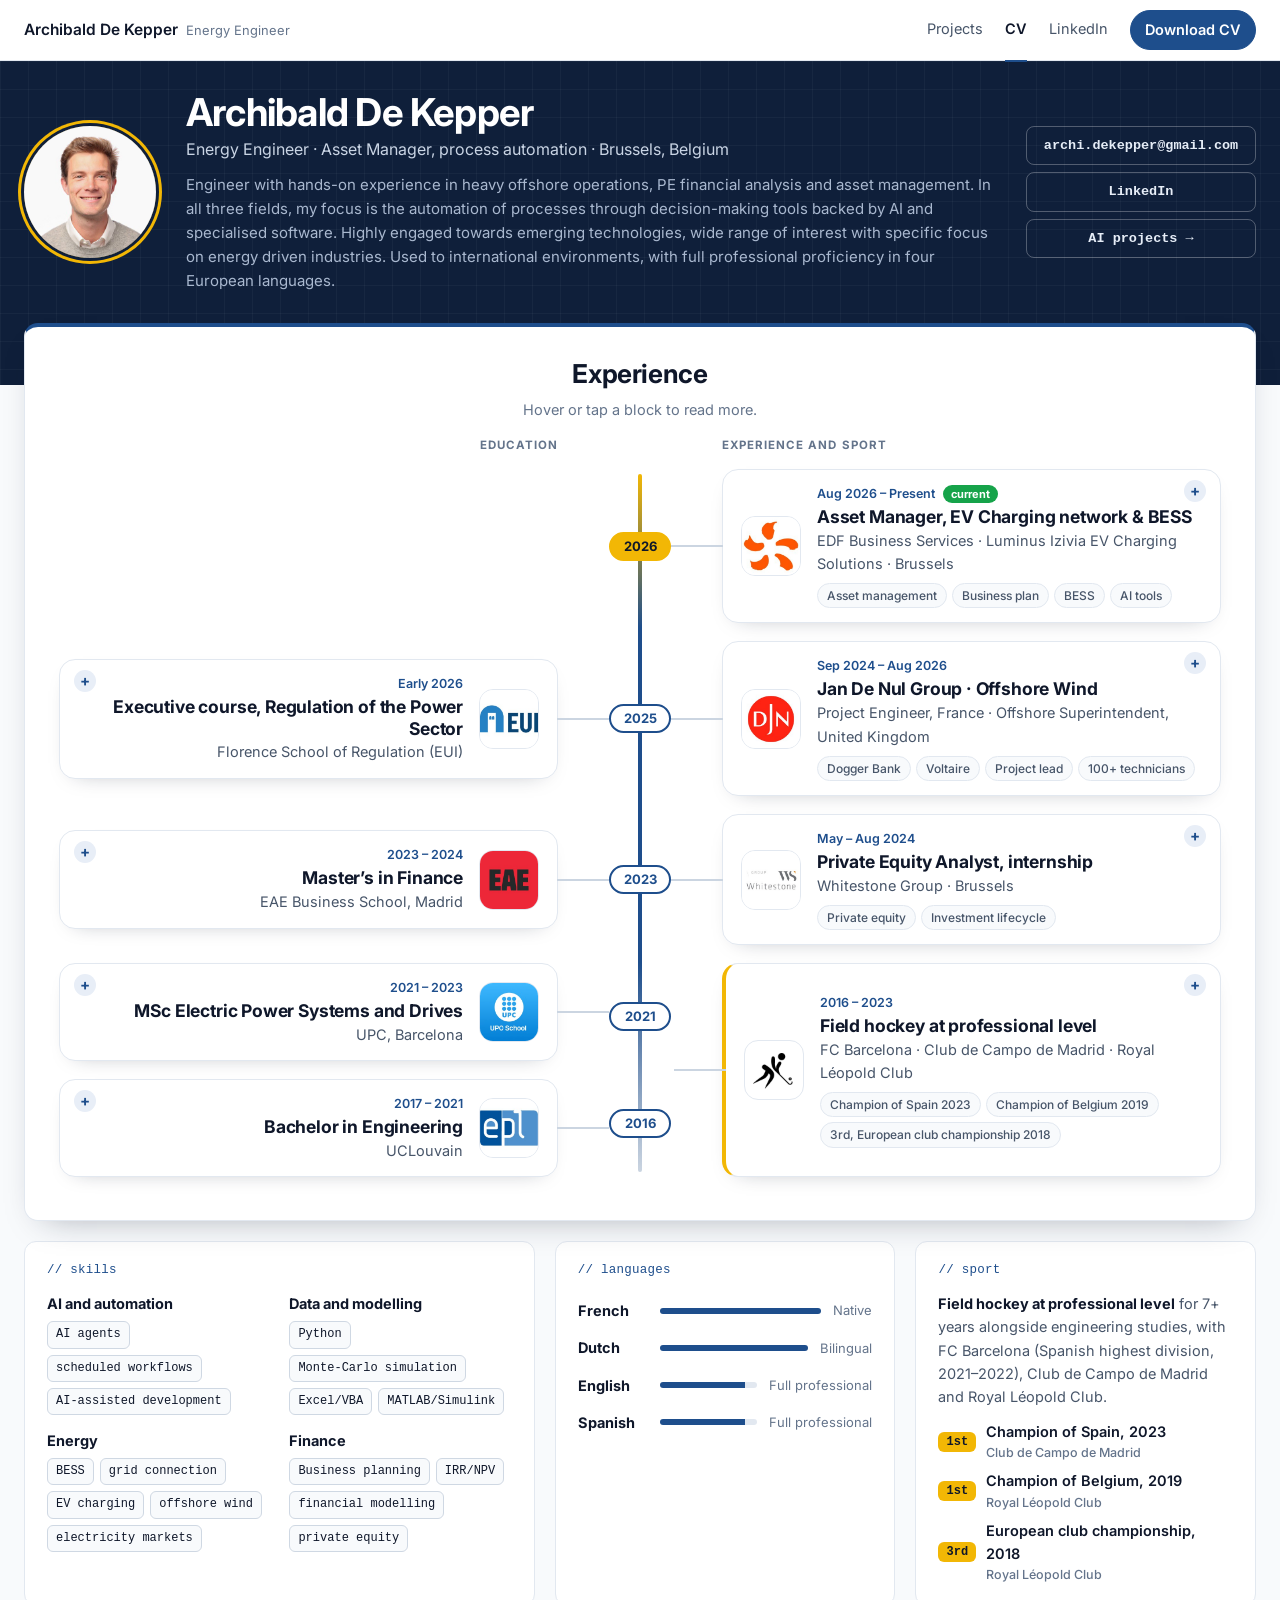
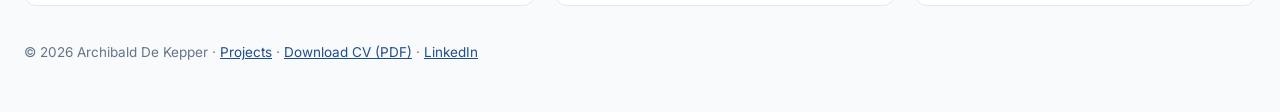
==== commit 10e15bce: "Rename main title, remove phone and duplicate CV button from CV page Co-Authored-By: Claude Opus 5.5" ====
--- a/cv.html
+++ b/cv.html
@@ -24,9 +24,7 @@
     <p class="cvh-p">Engineer with hands-on experience in heavy offshore operations, PE financial analysis and asset management. In all three fields, my focus is the automation of processes through decision-making tools backed by AI and specialised software. Highly engaged towards emerging technologies, wide range of interest with specific focus on energy driven industries. Used to international environments, with full professional proficiency in four European languages.</p>
   </div>
   <div class="cvh-c">
-    <a class="cbtn solid" data-cv href="Archibald_De_Kepper_CV.pdf" download>Download CV (PDF)</a>
     <a class="cbtn" href="mailto:archi.dekepper@gmail.com">archi.dekepper@gmail.com</a>
-    <a class="cbtn" href="tel:+32487793612">+32 487 79 36 12</a>
     <a class="cbtn" href="https://www.linkedin.com/in/archibald-de-kepper-683274234" target="_blank" rel="noopener">LinkedIn</a>
     <a class="cbtn" href="index.html">AI projects →</a>
   </div>
